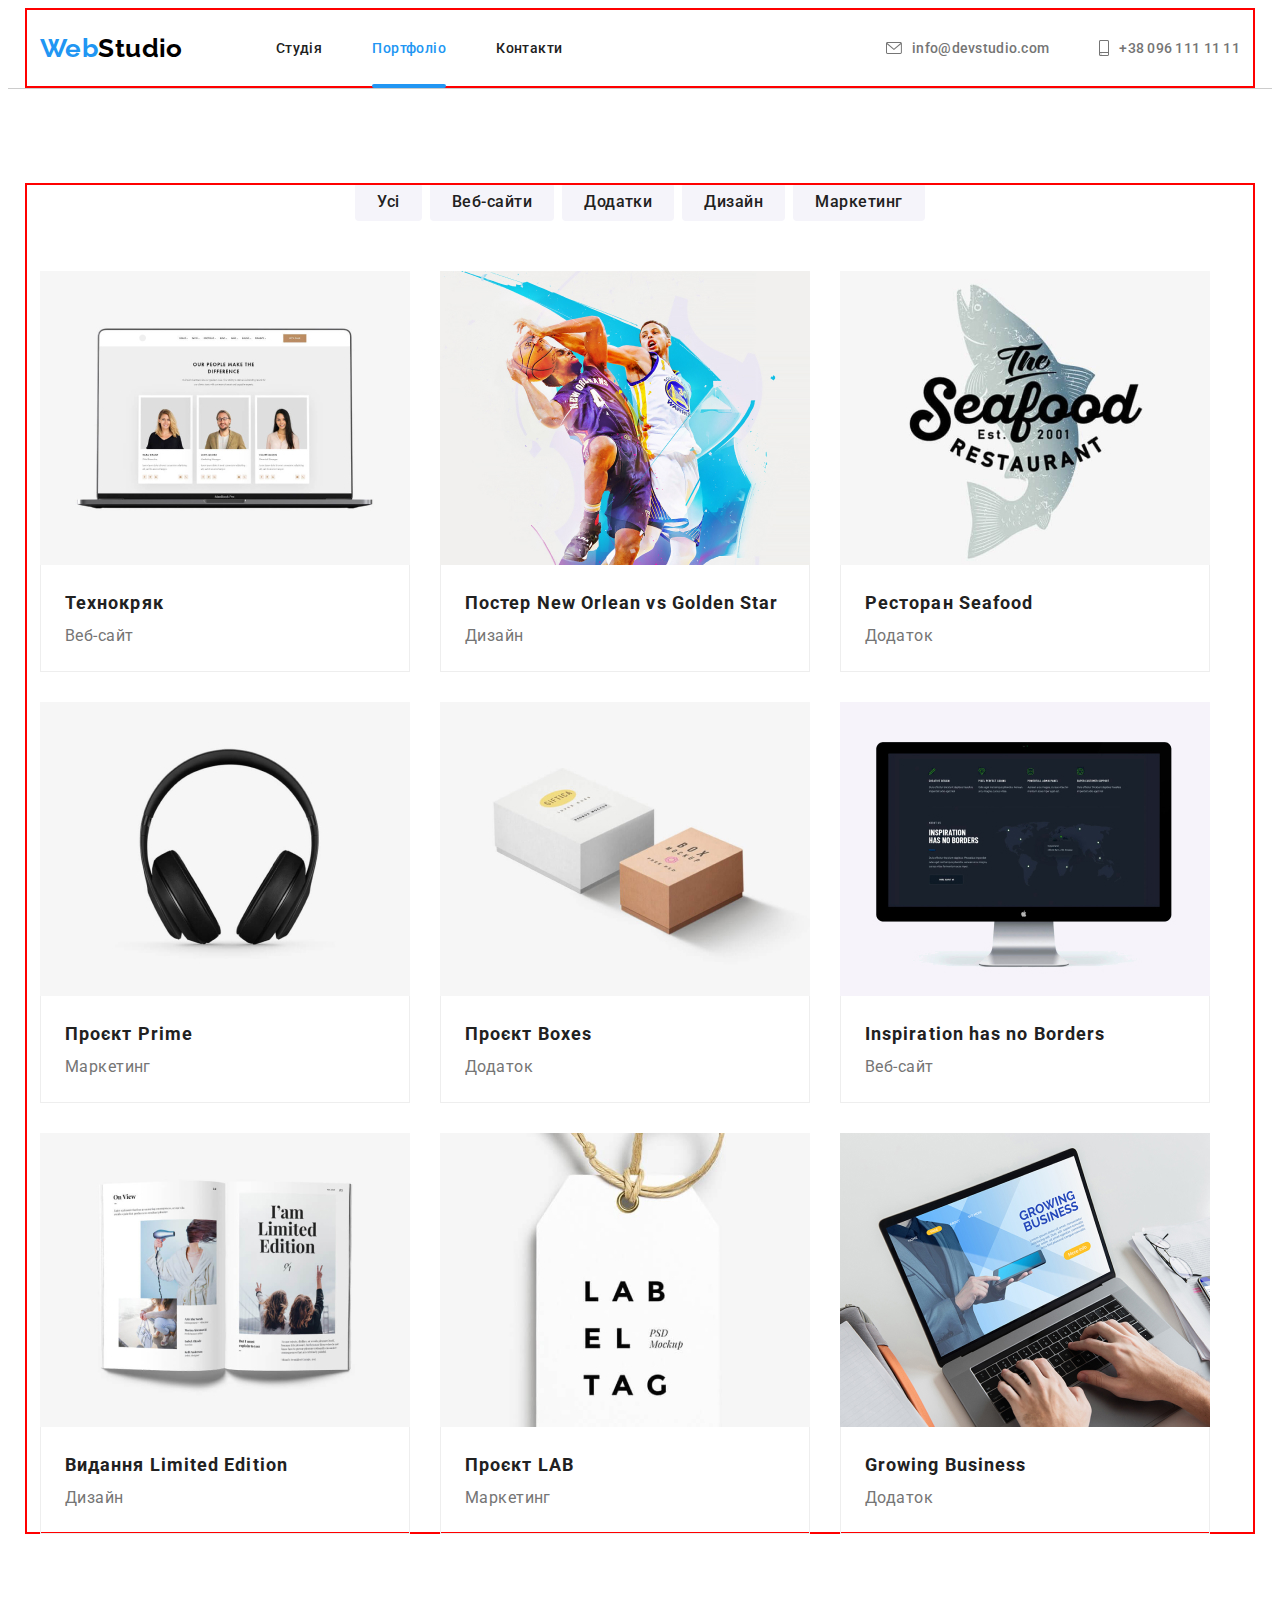
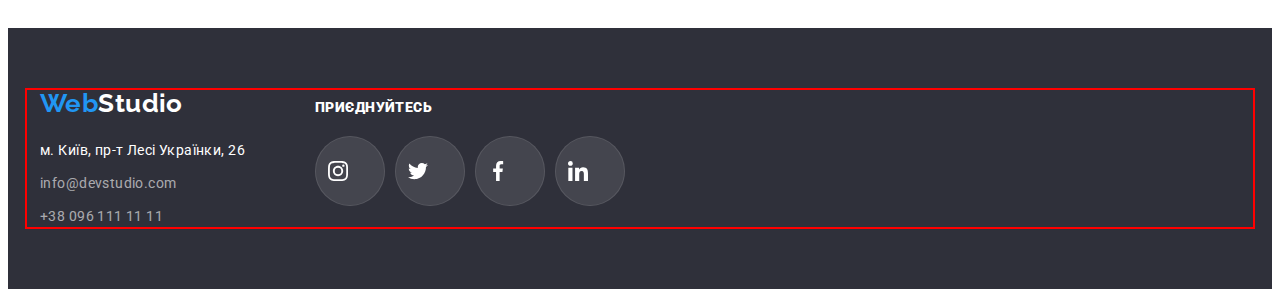
==== portfolio.html @ 84b86e28 "зміни" ====
<!DOCTYPE html>
<html lang="en">
<head>
    <meta charset="UTF-8">
    <meta http-equiv="X-UA-Compatible" content="IE=edge">
    <meta name="viewport" content="width=device-width, initial-scale=1.0">
    <title>Портфоліо</title>
    
    <link rel="preconnect" href="https://fonts.googleapis.com">
    <link rel="preconnect" href="https://fonts.gstatic.com" crossorigin>
    <link href="https://fonts.googleapis.com/css2?family=Raleway:wght@700&family=Roboto:wght@400;500;700;900&display=swap"
        rel="stylesheet">
    <link rel="stylesheet" href="https://cdnjs.cloudflare.com/ajax/libs/modern-normalize/1.1.0/modern-normalize.min.css"
        integrity="sha512-wpPYUAdjBVSE4KJnH1VR1HeZfpl1ub8YT/NKx4PuQ5NmX2tKuGu6U/JRp5y+Y8XG2tV+wKQpNHVUX03MfMFn9Q=="
        crossorigin="anonymous" referrerpolicy="no-referrer" />
        <link rel="stylesheet" href="./css/styles.css"/>

    </head>
<body>
    <!-- Шапка сайту-->
    <header class="header">
        <div class="header-container container">
        <nav class="header-nav">
        <a href="./index.html" class="header-link">Web<span class="first-part">Studio</span> </a>
        <ul class="link-page list">
            <li class="header-item"><a href="./index.html" class="link-page-studio">Студія</a></li>
            <li class="header-item"><a href="./portfolio.html" class="link-current">Портфоліо</a></li>
            <li class="header-item"><a href="Контакти" class="link-page-contact">Контакти</a></li>
        </ul>
        </nav>
        <ul class="link-contacts list">
            <li class="header-contact">
                <a href="mailto:info@devstudio.com" class="link-contacts-mail">
                  <svg class="link-icon" width="16" height="12">
                    <use href="img/icons.svg#envelope"></use>
                  </svg>
                    info@devstudio.com
                </a></li>
            <li class="header-contact"><a href="tel:+380961111111" class="link-contacts-tel">
                <svg class="link-icon" width="10" height="16">
                    <use href="img/icons.svg#smartphone"></use>
                </svg>
                +38 096 111 11 11</a></li>
        </ul>
    </div>
    </header>
    <!-- Головна частина-->
    <main>
        <section class="poster-section">
            <div class="posters-container container"> 
            <h1 class="visually-hidden">Портфоліо</h1>
            <ul class="btn list">
                <li>
                    <button class="btn-task" type="button">Усі</button></a></li>
                <li>
                    <button class="btn-task" type="button">Веб-сайти</button></li>
                <li>
                    <button class="btn-task" type="button">Додатки</button></li>
                <li>
                    <button class="btn-task" type="button">Дизайн</button></li>
                <li>
                    <button class="btn-task" type="button">Маркетинг</button></li>
            </ul>
            <ul class="poster list">
                <li class="poster-card">
                    <a class="poster-link link" href="">
                      <div class="poster-thumb">
                       <img src="./portfolio/techno.jpg"
                         alt="Веб-сайт" width="370">
                         <div class="overlay">
                           <p class="overlay-text">
                             Ресурс пропонує комплексні пропозиції з різним рівнем функціоналу та сервісів. Все це дозволить відвідувачу отримати
                             вичерпні відомості про компанію чи приватну особу.
                           </p>
                         </div>
                      </div>
                      <div class="poster-text">
                           <h2 class="heading">Технокряк</h2>
                           <p class="description">Веб-сайт</p>
                      </div>
                    </a>
                </li>
                <li class="poster-card">
                    <a class="poster-link link" href="">
                     <div class="poster-thumb">
                       <img src="./portfolio/poster.jpg" 
                        alt="Дизайн" width="370">
                        <div class="overlay">
                          <p class="overlay-text">
                            Ресурс пропонує комплексні пропозиції з різним рівнем функціоналу та сервісів. Все це дозволить відвідувачу
                            отримати
                            вичерпні відомості про компанію чи приватну особу.
                          </p>
                        </div>
                     </div>
                     <div class="poster-text">
                          <h2 class="heading">Постер New Orlean vs Golden Star</h2>
                          <p class="description">Дизайн</p>
                     </div>
                    </a>
                </li>
                <li class="poster-card">
                    <a class="poster-link link" href="">
                      <div class="poster-thumb">
                        <img src="./portfolio/restaurant.jpg" alt="Додаток" width="370">
                          <div class="overlay">
                            <p class="overlay-text">
                                Ресурс пропонує комплексні пропозиції з різним рівнем функціоналу та сервісів. Все це дозволить відвідувачу
                                отримати
                                вичерпні відомості про компанію чи приватну особу.
                            </p>
                          </div>
                      </div>
                        <div class="poster-text">
                          <h2 class="heading">Ресторан Seafood</h2>
                          <p class="description">Додаток</p>
                        </div>
                    </a>
                </li>
                <li class="poster-card">
                    <a class="poster-link link" href="">
                        <div class="poster-thumb">
                           <img src="./portfolio/projeckt.jpg" alt="Маркетинг" width="370">
                           <div class="overlay">
                               <p class="overlay-text">
                                Ресурс пропонує комплексні пропозиції з різним рівнем функціоналу та сервісів. Все це дозволить відвідувачу
                                отримати
                                вичерпні відомості про компанію чи приватну особу.
                            </p>
                           </div>
                        </div>
                        <div class="poster-text">
                          <h2 class="heading"> Проєкт Prime</h2>
                          <p class="description">Маркетинг</p>
                        </div>
                    </a>
                </li>
                <li class="poster-card">
                    <a class="poster-link link" href="">
                        <div class="poster-thumb">
                          <img src="./portfolio/boxes.jpg" alt="Додаток" width="370">
                          <div class="overlay">
                            <p class="overlay-text">
                            Ресурс пропонує комплексні пропозиції з різним рівнем функціоналу та сервісів. Все це дозволить відвідувачу
                            отримати
                            вичерпні відомості про компанію чи приватну особу.
                            </p>
                          </div>
                        </div>
                      <div class="poster-text">
                         <h2 class="heading">Проєкт Boxes</h2>
                         <p class="description">Додаток</p>
                        </div>
                    </a>
                </li>
                <li class="poster-card">
                    <a class="poster-link link" href="">
                        <div class="poster-thumb">
                      <img src="./portfolio/inspiration.jpg" alt="Веб-сайт" width="370">
                      <div class="overlay">
                        <p class="overlay-text">
                            Ресурс пропонує комплексні пропозиції з різним рівнем функціоналу та сервісів. Все це дозволить відвідувачу
                            отримати
                            вичерпні відомості про компанію чи приватну особу.
                        </p>
                       </div>
                       </div>
                       <div class="poster-text">
                           <h2 class="heading">Inspiration has no Borders</h2>
                           <p class="description">Веб-сайт</p>
                       </div>
                    </a>
                </li>
                <li class="poster-card">
                    <a class="poster-link link" href="">
                        <div class="poster-thumb">
                           <img src="./portfolio/edition.jpg" alt="Дизайн" width="370">
                           <div class="overlay">
                             <p class="overlay-text">
                                 Ресурс пропонує комплексні пропозиції з різним рівнем функціоналу та сервісів. Все це дозволить відвідувачу
                            отримати
                            вичерпні відомості про компанію чи приватну особу.
                             </p>
                            </div>
                       </div>
                      <div class="poster-text">
                          <h2 class="heading">Видання Limited Edition</h2>
                          <p class="description">Дизайн</p>
                        </div>
                    </a>
                </li>
                <li class="poster-card">
                    <a class="poster-link link" href="">
                        <div class="poster-thumb">
                         <img src="./portfolio/lab.jpg" alt="Маркетинг" width="370">
                          <div class="overlay">
                          <p class="overlay-text">
                            Ресурс пропонує комплексні пропозиції з різним рівнем функціоналу та сервісів. Все це дозволить відвідувачу
                            отримати
                            вичерпні відомості про компанію чи приватну особу.
                           </p>
                          </div>
                        </div>
                       <div class="poster-text">
                          <h2 class="heading">Проєкт LAB </h2>
                          <p class="description">Маркетинг</p>
                        </div>
                    </a>
                </li>
                <li class="poster-card">
                    <a class="poster-link link" href="">
                        <div class="poster-thumb">
                           <img src="./portfolio/growing.jpg" alt="Додаток" width="370">
                            <div class="overlay">
                             <p class="overlay-text">
                                 Ресурс пропонує комплексні пропозиції з різним рівнем функціоналу та сервісів. Все це дозволить відвідувачу
                            отримати
                            вичерпні відомості про компанію чи приватну особу.
                             </p>
                            </div>
                        </div>
                        <div class="poster-text">
                          <h2 class="heading"> Growing Business</h2>
                          <p class="description">Додаток</p>
                        </div>
                    </a>
                </li>
            </ul>
        </div>
        </section>
    </main>
    <!--Футер-->
    <footer class="footer">
        <div class="footer-container container"> 
            <div class="footer-block">
               <a href="./index.html" class="header-link">Web<span class="last-part">Studio</span></a>
                <address>
                <ul class="address list">
                   <li class="address-block"><a href="https://goo.gl/maps/gni6NimQubPsacGs8" target="_blank" rel="noreferrer noopener" class="address-type"> м. Київ, пр-т Лесі Українки, 26</a></li>
                   <li class="address-block"><a href="mailto:info@devstudio.com" class="address-mail">info@devstudio.com</a></li>
                   <li class="address-block"><a href="tel:+380961111111" class="address-tel">+38 096 111 11 11</a></li>
                 </ul>
                </address>
            </div>
            <div class="social-footer">
               <p class="title-footer"><b>Приєднуйтесь</b></p>
               <ul class="footer-list list">
                  <li>
                    <a class="footer-link" href="">
                        <svg class="footer-icon" width="20" height="20">
                            <use href="img/icons.svg#instagram-2"></use>
                        </svg>
                    </a>
                  </li>
                  <li>
                    <a class="footer-link" href="">
                        <svg class="footer-icon" width="20" height="20">
                            <use href="img/icons.svg#twitter-2"></use>
                        </svg>
                    </a>
                  </li>
                  <li>
                    <a class="footer-link" href="">
                        <svg class="footer-icon" width="20" height="20">
                            <use href="img/icons.svg#facebook-2"></use>
                        </svg>
                    </a>
                  </li>
                  <li>
                    <a class="footer-link" href="">
                        <svg class="footer-icon" width="20" height="20">
                            <use href="img/icons.svg#linkedin-2"></use>
                        </svg>
                    </a>
                  </li>
                </ul>
            </div>
        </div>
    </footer>
<script src="./modal.js"></script>
</body>
</html>
---- css/styles.css ----
:root {
  --primary-text-color:#212121;
  --title-text-color:#757575;
  --accent-color:#2196F3;
  --primary-white-color: #FFFFFF;
  --secundary-color: #2F303A;
  --thertiary-color: #EEEEEE;
  --fourth-color: #000000;
  --fifth-color:#F5F4FA;
  --sixth-color: #ECECEC;
  --seventh-color:#188CE8;
}

h1,
h2,
h3,
h4,
h5,
h6,
p {
  margin: 0;
}
::before,
::after{
  box-sizing: border-box;
}
.visually-hidden {
  position: absolute;
  width: 1px;
  height: 1px;
  margin: -1px;
  border: 0;
  padding: 0;
  white-space: nowrap;
  clip-path: inset(100%);
  clip: rect(0 0 0 0);
  overflow: hidden;
}


img {
  display: block;
  max-width: 100%;
  height: auto;
}

 address{
  padding-right: 0;
}

 button {
  display: block;
  cursor: pointer;
  border: none;
  border-radius: 4px;
}

.section {
  padding-top: 94px;
  padding-bottom: 94px;
}

.container {
  width: 1200px;
  margin: 0 auto;
  padding: 0 15px;
  outline: 2px solid red;
  outline-offset: -2px;
  }


.list {
  list-style: none;
  padding-left: 0;
  margin: 0;
}

.link {
  text-decoration: none; 
}

body {
  background-color: var(--primary-white-color);
  color:var(--primary-text-color);
  font-family: Roboto, sans-serif;
  letter-spacing: 0.03em;
  font-size: 14px;
}


/* Шапка сайту*/
.header{
  border-bottom: 1px solid rgba(0, 0, 0, 0.2);
}

.header-container{
  display: flex;
  align-items: center;
}

.header-nav {
  display: flex;
  align-items: center;
  margin-right: auto;
}
  
  .header-link {
    color: var(--accent-color);
    font-family: Raleway;
    font-weight: 700;
    font-size:  26px;
    line-height: 1.19;
    text-decoration: none;
}
.link-contacts {
  display: flex;
}

.first-part {
  color: var(--fourth-color);
}
.last-part {
  color: var(--primary-white-color);
}

.header-item:not(:last-child){
  margin-right: 50px;
 }

 .link-page {
  font-weight: 500;
  line-height: 1.17;
  text-decoration:none;
  display: flex;
  align-items: center;
  margin-left: 93px;
  }

.link-page-contact,
.link-page-portfolio,
.link-page-studio{
  color: var(--primary-text-color);
  }


.link-page-contact,
.link-page-portfolio,
.link-page-studio {
text-decoration: none;
display: block;
padding: 32px 0;

transition: color 250ms cubic-bezier(0.4, 0, 0.2, 1);
}

.link-page-studio:hover,
.link-page-portfolio:hover,
.link-page-contact:hover 
{color: var(--accent-color)
 }

.link-page-studio:focus,
.link-page-portfolio:focus,
.link-page-contacts:focus
{color: var(--accent-color);
}


.link-current {
  color: var(--accent-color);
  position: relative;
   display: block;
  padding: 32px 0px;
  text-decoration: none;
   }

.link-current::after {
  content: '';
  position: absolute;
  left: 0;
  bottom: 0;
  width: 100%;
  height: 4px;
  background-color: var(--accent-color);
  border-radius: 2px;

  display: block;
  
  }
  
.link-current:hover::after {
  opacity: 1;
  transform: scaleX(1);
}



.header-contact:not(:last-child) {
  margin-right: 50px;
}

.link-contacts-mail,
.link-contacts-tel{
  font-weight: 500;
  line-height: 1.17;
  letter-spacing: 0.02em;
  
  color:var(--title-text-color);
  text-decoration: none;
  display: flex;
  align-items: center;
  transition: color 250ms cubic-bezier(0.4, 0, 0.2, 1);
}



.link-contacts-mail:hover,
.link-contacts-tel:hover{
  color: var(--accent-color);
}

.link-contacts-mail:focus,
.link-contacts-tel:focus{
  color: var(--accent-color);
}
.link-icon{
 fill:currentColor;
  margin-right: 10px;
}
.link-icon:hover,
.link-icon:focus{
  color: var(--accent-color)
}


/* HERO*/
.banner{
  max-width: 1600px;
    height: 600px;
    margin-left: auto;
    margin-right: auto;
    background-size: cover;
    background-image: linear-gradient(rgba(47,48,58,0.4),rgba(47,48,58,0.4)), url('../img/employment.jpg');
     background-color: var(--secundary-color);
    padding: 200px 0;
    background-repeat: no-repeat;
  }



.banner-title{
  color:var(--primary-white-color);
  font-weight: 900;
  font-size: 44px;
  line-height: 1.36;
  letter-spacing:  0.06em;
  text-transform: uppercase;
  text-align: center;
  margin-right: auto;
  margin-left: auto;
  max-width: 696px;
  margin-bottom: 30px;
}

.button {
position: relative;

  background-color:var(--accent-color);
  color:var(--primary-white-color);
  font-weight: 700;
  font-size: 16px;
  line-height: 1.87;
  letter-spacing: 0.06em;
  font-family: inherit;
  margin: 0 auto;   
  padding: 10px 32px;

  transition: color 250ms cubic-bezier(0.4, 0, 0.2, 1),background-color 250ms cubic-bezier(0.4, 0, 0.2, 1);
 }

 .button:hover{
  background-color: var(--seventh-color);
}

.button:active{
  background-color:var(--seventh-color);
 color: rgba(0, 0, 0, 0.15)
}




/* Наші переваги*/

.benefits-section{

  padding: 94px 0;
}
.benefits{
  display: flex;
 align-items: center;
 justify-content: center;
   width: 270px;
  height: 120px;
  background-color:var(--fifth-color);
  
  margin-bottom: 30px;
}




.benefits-type{
  display: flex;
  gap: 30px;
}


.benefits-details,
.benefits-punctuality,
.benefits-planning,
.benefits-technologies 
{color: var(--primary-text-color);
font-weight: 700;
line-height: 1.14;
list-style: none;
font-size: 14px;
margin-top: 0;
margin-bottom: 10px;
}

.benefits-text {
color:var(--title-text-color);
line-height: 1.71;
}


/*Чим ми займаємось*/
.work{ 
  padding-top: 0;
}
.work-type { 
  display: flex;
  gap: 30px;
  }
.work-list{
  position: relative;
   
}  



.work-text{
  position: absolute;
  display: flex;
  align-items: center;
  justify-content: center;
  width: 370px;
  height: 70px;
  bottom: 0;

  font-weight: 700; 
 line-height: 1.14;
 text-transform: uppercase;
 color: var(--primary-white-color);
 background-color: rgba(47, 48, 58, 0.8);;
}

/*Наша команда*/
.work-title,
.team-title, 
.clients-title {
  font-weight: 700;
  font-size: 36px;
  line-height: 1.16;
  padding-right: 15px;
text-align: center;
margin-bottom: 50px;
}

.team-type {
  background-color: var(--fifth-color);
  padding: 94px 0;
}
.team-card{
  display: flex;
  gap: 30px;
}
.card{
  background-color:var(--primary-white-color) ;
  width: 270px;
  outline: 1px solid rgba(0, 0, 0, 0.2);
  box-shadow: 0px 2px 1px rgba(0, 0, 0, 0.2), 0px 1px 1px rgba(0, 0, 0, 0.14),0px 1px 3px rgba(0, 0, 0, 0.12);
  border-radius: 4px;

  }
 
 

.card-name{
  padding: 30px 0;
}
.team-name {
  font-weight: 500;
font-size: 16px;
line-height: 1.18;
display: block;
text-align: center;
margin-bottom: 10px;
}



.team-job {
  color: var(--title-text-color);
font-size: 16px;
line-height: 1.18;
display: block;
text-align: center;
margin-bottom: 16px;
}

.clients-section {
  padding: 94px 0;

  }
.clients-icon{
  fill:currentColor;
}

.client-list{
  display: flex;
  align-items: center;
  gap: 30px;
}


.clients{
  display: flex;
  justify-content: center;
  align-items: center;
  width: 170px;
  height: 92px;
  border: 1px solid currentColor;
  color: #AFB1B8;
  border-radius: 4px;

  transition: color 250ms cubic-bezier(0.4, 0, 0.2, 1);
}
 
.clients:hover,
.clients:focus{
  color: var(--accent-color);
}


.social-link{
  display: flex;
  justify-content: center;
  gap: 10px;
  
}

.social-icon{
  fill:currentColor;
  
}
  


.social-list:hover,
.social-list:focus{
background-color: var(--accent-color);
color:var(--primary-white-color)

}

.footer{
background-color: var(--secundary-color);
padding:60px 0;
}

.footer-container{
  display: flex;
  align-items: baseline;
 
}
 .social-footer{
  margin-left: 70px;
  margin-right: 93px;
 }
.title-footer{
  font-weight: 700;
  line-height: 1.14;
  color: var(--primary-white-color);
  margin-bottom: 20px;
  text-transform: uppercase;
 }


.social-list{
  display: flex;
  align-items: center;
  justify-content: center;
  width: 44px;
 height: 44px;
 border-radius: 50%;
 color:#AFB1B8;


 transition: color 250ms cubic-bezier(0.4, 0, 0.2, 1), background-color 250ms cubic-bezier(0.4, 0, 0.2, 1);

}




/* Footer*/
address{
  font-style: normal;
  margin-top: 20px;

}

.address-type{
 color: var(--primary-white-color);
 text-decoration: none;
line-height: 1.71;

  transition: color 250ms cubic-bezier(0.4, 0, 0.2, 1);

}
.address-type:hover,
.address-mail:hover,
.address-tel:hover{
color: var(--accent-color);
}

.address-block:not(:last-child){
  margin-bottom: 9px;
}
.footer-list{
  display: flex;
 
    gap: 10px;
}
.footer-link{
  padding: 12px;
  background-color: rgba(255, 255, 255, 0.1);
  border: 1px solid rgba(255, 255, 255, 0.1);
  display: flex;
  align-items: center;
  justify-content:start;
  width: 44px;
  height: 44px;
  border-radius: 50%;
  gap: 10px;
  
  
  transition: color 250ms cubic-bezier(0.4, 0, 0.2, 1), background-color 250ms cubic-bezier(0.4, 0, 0.2, 1);
}

.footer-icon{
 fill:var(--primary-white-color);
}
.footer-link:hover,
.footer-link:focus{
  background-color: var(--accent-color);
}
.address-mail,
.address-tel {
  color:rgba(255, 255, 255, 0.6);
text-decoration: none;
margin-top: 9px;
line-height: 1.71;


transition: color 250ms cubic-bezier(0.4, 0, 0.2, 1);
}

label{
  display: flex;
justify-content: center;
align-items: center;
}




.btn{
  display: flex;
  justify-content: center;
  margin-bottom: 50px;
  margin-top: 0;
  gap: 8px;
}
.poster-button {
  display: flex;
  align-items: center;
}

.btn-task
{
    background-color:var(--fifth-color);
    color: var(--primary-text-color);
    letter-spacing: 0.03em;
    font-family: inherit;
    font-weight: 500;
    font-size: 16px;
    line-height: 1.62;
    padding: 6px 22px;
    transition: color 250ms cubic-bezier(0.4, 0, 0.2, 1),background-color 250ms cubic-bezier(0.4, 0, 0.2, 1), box-shadow 250ms cubic-bezier(0.4, 0, 0.2, 1)  ;
}

.btn-task:not(:last-child) {
  margin-right: 8px;
}


.btn-task:hover,
.btn-task:focus
{
  background-color: var(--accent-color);
  color: var(--primary-white-color);
  box-shadow: 0px 2px 2px rgba(0, 0, 0, 0.12), 0px 1px 2px rgba(0, 0, 0, 0.08), 0px 3px 1px rgba(0, 0, 0, 0.1);
}
.poster-section{
  padding: 94px 0;
}
.poster {
  display: flex;
  flex-wrap: wrap;
  gap: 30px;
 }

 .poster-text{
  padding: 20px 24px;
  border-right: 1px solid rgba(238, 238, 238, 1);
  border-left: 1px solid rgba(238, 238, 238, 1);
  border-bottom: 1px solid rgba(238, 238, 238, 1);
}
.poster-link{
  display: block;
  transition: box-shadow 250ms cubic-bezier(0.4, 0, 0.2, 1)
}

 .poster-link:hover,
 .poster-link:focus{
  box-shadow:1px 4px 6px rgba(0, 0, 0, 0.16), 0px 4px 4px rgba(0, 0, 0, 0.06), 0px 1px 1px rgba(0, 0, 0, 0.12);

 }
 
.poster-thumb{
  position: relative;
  overflow: hidden;
}


.overlay {
  position: absolute;
  top: 0;
  left: 0;

  transform: translateY(101%);
  display: flex;
  align-items: center;
  width:100%;
  height:100%;
  
  backdrop-filter: blur(2px);

 transition: transform 250ms cubic-bezier(0.4, 0, 0.2, 1);
}
.poster-card{
  position: relative;
}
 
.poster-link:hover .overlay,
.poster-link:focus .overlay{
    transform: translateY(0);
}
.overlay-text{
  font-size: 18px;
  line-height: 1.55;
  color:var(--primary-white-color);
  background-color: rgba(33, 150, 243, 0.9);
  padding: 63px 24px;
}

.heading {
color:var(--primary-text-color);
font-weight: 700;
font-size: 18px;
line-height: 2.00;
letter-spacing: 0.06em;

 }


.description {
  color: var(--title-text-color);
font-size: 16px;
line-height: 1.87;
}

.backdrop {
  position: fixed;
  top: 0;
  left: 0;
  z-index: 1000;

  width: 100%;
  height: 100%;

  background-color: rgba(0, 0, 0, 0.2);
  backdrop-filter: blur(2px);

  transition: transform 250ms cubic-bezier(0.4, 0, 0.2, 1), visibility 250ms cubic-bezier(0.4, 0, 0.2, 1);
}
.backdrop.is-hidden {
  opacity: 0;
  visibility: hidden;
  pointer-events: none;
}
.modal{
   position: absolute;
    top: 50%;
    left: 50%;

    transform: translateX(-50%) translateY(-50%);
   width: 528px;
   min-height: 581px;

  background-color: #fff;
  border-radius: 10px;

  transition: transform 250ms cubic-bezier(0.4, 0, 0.2, 1);
}
  
.backdrop.is-hidden .modal {
    opacity: 0;
    visibility: hidden;
    pointer-events: none;
  transform: translateX(-50%) translateY(-65%);
}

.close-btn {
  position: absolute;
  top: 10px;
  right: 10px;

  display: flex;
  align-items: center;
  justify-content: center;

  width: 28px;
  height: 28px;
  padding: 0;

  background-color: transparent;
  border-radius: 50%;
  border: 1px solid var(--title-text-color);

  cursor: pointer;
 }
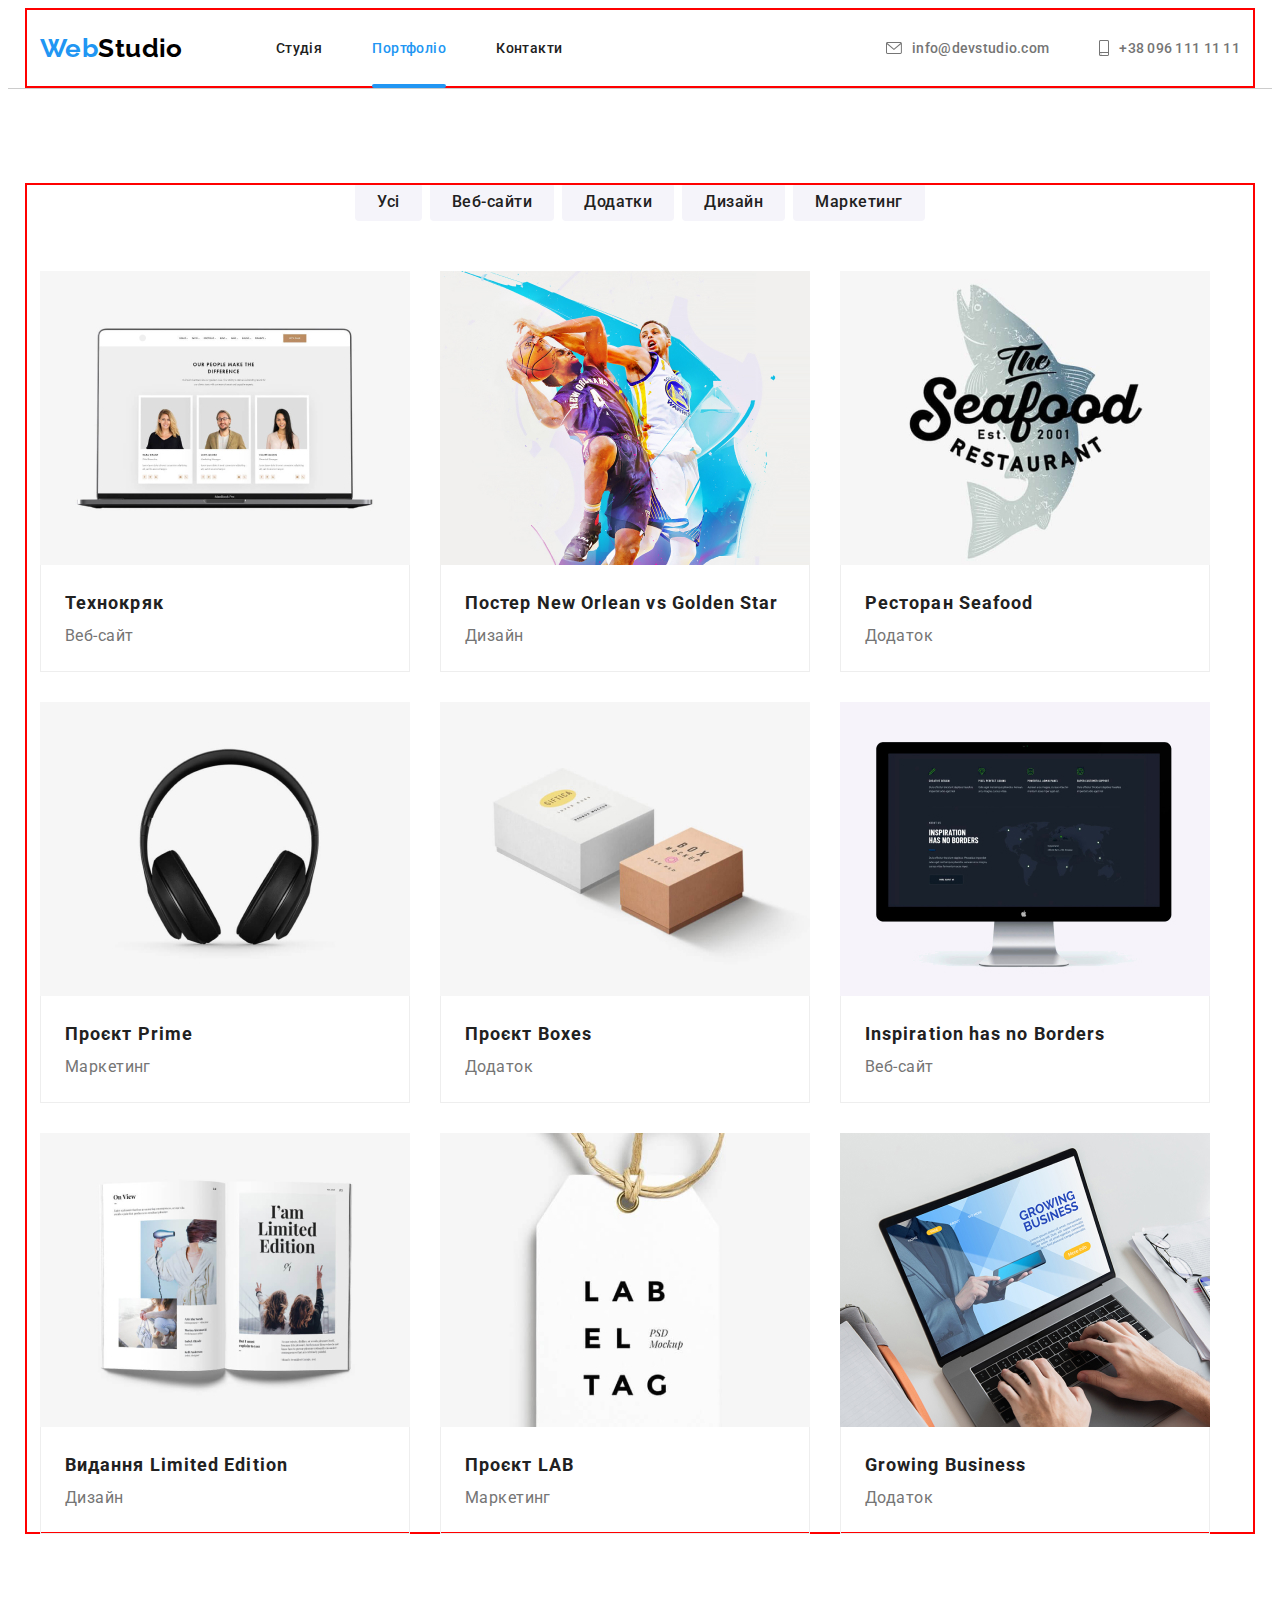
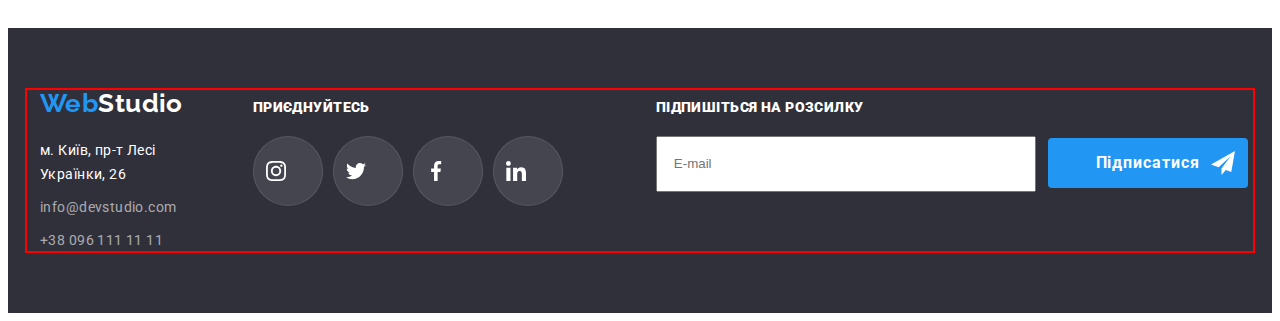
==== commit 31787b11: "123" ====
--- a/portfolio.html
+++ b/portfolio.html
@@ -275,6 +275,17 @@
                   </li>
                 </ul>
             </div>
+          <div class="form-container">
+            <p class="title-footer"><b>Підпишіться на розсилку</b></p>
+            <form class="signup-form" name="signup_form" autocomplete="on" novalidate>
+              <label>
+                <input class="subscription" type="email" name="email" placeholder="E-mail" />
+              </label>
+              <button class="form-btn" type="submit">Підписатися<svg class="form-btn-icon" width="24" height="24">
+                  <use href="img/icons.svg#icon-telegram-icon"></use>
+                </svg></button>
+            </form>
+          </div>
         </div>
     </footer>
 <script src="./modal.js"></script>
--- a/css/styles.css
+++ b/css/styles.css
@@ -261,6 +261,22 @@
   max-width: 696px;
   margin-bottom: 30px;
 }
+.form-btn-task{
+margin:auto;
+background-color:var(--accent-color);
+color: var(--primary-white-color);
+padding: 10px 52px;
+font-weight: 700;
+font-size: 16px;
+line-height: 1.87; 
+letter-spacing: 0.06em;
+transition: background-color 250ms cubic-bezier(0.4, 0, 0.2, 1), box-shadow 250ms cubic-bezier(0.4, 0, 0.2, 1) ;
+}
+.form-btn-task:hover,
+.form-btn-task:focus{
+  background-color: var(--seventh-color);
+  box-shadow: 0px 1px 1px 0px rgba(0, 0, 0, 0.14), 0px 2px 1px 0px rgba(0, 0, 0, 0.2), 0px 1px 3px 0px rgba(0, 0, 0, 0.12)
+}
 
 .button {
 position: relative;
@@ -487,7 +503,6 @@
 }
  .social-footer{
   margin-left: 70px;
-  margin-right: 93px;
  }
 .title-footer{
   font-weight: 700;
@@ -578,13 +593,100 @@
 transition: color 250ms cubic-bezier(0.4, 0, 0.2, 1);
 }
 
-label{
-  display: flex;
-justify-content: center;
-align-items: center;
-}
-
-
+
+.form-container{
+  margin-left: 93px;;
+ 
+ 
+}
+
+.form-title{
+  font-weight: 700;
+  font-size: 20px;
+  line-height: 1.15;
+  letter-spacing: 0.03em;
+  margin-bottom:12px; 
+text-align: center;
+}
+.signup-form{
+  display: flex;
+  align-items:baseline;
+  gap:12px;
+  position: relative;
+  }
+
+.form-content{
+  font-size: 12px;
+   line-height: 1.16; 
+   letter-spacing: 0.01em;
+   margin-bottom: 4px;
+  resize: none;
+}
+.form-text{
+  width: 100%;
+  height: 96px;
+  padding:12px 16px;
+  border: transparent;
+  outline: 1px solid var(--fifth-color);
+  transition: ouline 250ms cubic-bezier(0.4, 0, 0.2, 1);
+}
+.form-text:hover,
+.form-text:focus-within{
+outline: 1px solid var(--accent-color)
+}
+
+
+.form-text::placeholder{
+color: rgba(117, 117, 117, 0.5);
+resize: none;
+}
+
+.form-btn-icon{
+  position: absolute;
+  top: 25%;
+  right: 13px;
+}
+
+.subscription {
+  width: 358px;
+  height: 50px;
+  padding-left: 16px;
+}
+.contract{
+  display: flex;
+  justify-content: center;
+  gap:10px;
+  align-items: center;
+  width: 448px;
+  flex-direction: row;
+  margin: 20px 11px 30px;
+
+}
+.form-btn{
+  position: relative;
+  width: 200px;
+  height: 50px;
+  text-align: start;
+  padding: 10px 28px;
+  background-color: var(--accent-color);
+  color: var(--primary-white-color);
+  display:flex;
+  justify-content: center;
+  margin: 0 auto;
+  align-items: center;
+  font-weight: 700;
+  font-size: 16px;
+  line-height: 1.87;
+  letter-spacing: 0.06em;
+  font-family: inherit; 
+  
+  transition: background-color 250ms cubic-bezier(0.4, 0, 0.2, 1), color 250ms cubic-bezier(0.4, 0, 0.2, 1);
+}
+.form-btn:hover,
+.form-btn:focus{
+  background-color: var(--seventh-color);
+  box-shadow: 0px 4px 4px 0px rgba(0, 0, 0, 0.15), 0 2px 1px 0px rgba(0, 0, 0, 0.2); 
+}
 
 
 .btn{
@@ -624,6 +726,8 @@
   color: var(--primary-white-color);
   box-shadow: 0px 2px 2px rgba(0, 0, 0, 0.12), 0px 1px 2px rgba(0, 0, 0, 0.08), 0px 3px 1px rgba(0, 0, 0, 0.1);
 }
+
+
 .poster-section{
   padding: 94px 0;
 }
@@ -735,15 +839,81 @@
   border-radius: 10px;
 
   transition: transform 250ms cubic-bezier(0.4, 0, 0.2, 1);
-}
-  
+  padding: 40px;
+}
+
+.form-label{
+  border: transparent;
+  outline: 1px solid var(--fifth-color);
+  position: relative;
+width: 100%;
+height: 40px;
+appearance: none;
+padding-left: 42px;
+transition: outline 250ms cubic-bezier(0.4, 0, 0.2, 1), fill 250ms cubic-bezier(0.4, 0, 0.2, 1);
+ }
+
+.form-label:hover,
+.form-label:focus-within{
+  outline:1px solid var(--accent-color) ;
+}
+
+
+.span-text {
+  user-select: none;
+  display: block;
+  margin-right: 5px;
+  line-height: 1.71;
+   letter-spacing: 0.03em;
+  color: rgba(117, 117, 117, 1);
+}
+
+.form-label::placeholder{
+color: rgba(117, 117, 117, 0.5);
+}
+.form-field {
+  width: 100%;
+  position: relative;
+  display: block;
+}
+.form-field:not(:not(3)){
+  margin-bottom: 10px;
+}
+
+.form-icon{
+  position: absolute;
+  top:50%;
+  left:11px;
+  fill:currentColor;
+  transition: fill 250ms cubic-bezier(0.4, 0, 0.2, 1);
+ }
+.form-icon:hover,
+.form-icon:focus {
+fill:var(--accent-color);
+outline: transparent;
+}
+
+
+
+label{
+ display: flex;
+ flex-direction: column;
+ margin-bottom: 10px;
+ }
+
+
 .backdrop.is-hidden .modal {
     opacity: 0;
     visibility: hidden;
     pointer-events: none;
   transform: translateX(-50%) translateY(-65%);
 }
-
+.modal-form{
+/*width: 448px;*/
+margin-left: auto;
+margin-right: auto;
+
+}
 .close-btn {
   position: absolute;
   top: 10px;
@@ -753,8 +923,8 @@
   align-items: center;
   justify-content: center;
 
-  width: 28px;
-  height: 28px;
+  width: 30px;
+  height: 30px;
   padding: 0;
 
   background-color: transparent;
@@ -762,4 +932,50 @@
   border: 1px solid var(--title-text-color);
 
   cursor: pointer;
- }+ }
+
+.form-check{
+  appearance: none;
+  width: 18px;
+  height: 18px;
+  border: 2px solid var(--primary-text-color);
+
+  cursor: pointer;
+ background-image: url("data:image/svg+xml,%3Csvg width='16' height='15' viewBox='0 0 16 15' fill='none' xmlns='http://www.w3.org/2000/svg'%3E%3Crect width='16' height='15' rx='2' fill='%232196F3'/%3E%3Cpath d='M3.95703 7.75166L3.88825 7.68604L3.81923 7.75141L2.93123 8.59258L2.85486 8.66492L2.93097 8.73753L6.42671 12.0724L6.49574 12.1382L6.56476 12.0724L14.069 4.91352L14.1449 4.84116L14.069 4.76881L13.1873 3.92764L13.1183 3.86183L13.0493 3.92761L6.49577 10.1735L3.95703 7.75166Z' fill='white' stroke='white' stroke-width='0.2'/%3E%3C/svg%3E%0A");
+  background-repeat: no-repeat;
+  background-position: start;
+  background-size: 0;
+  transition: transform 250ms cubic-bezier(0.4, o, 0.2, 1);
+}
+
+.form-check:checked{
+  background-color: var(--accent-color);
+  border-color: transparent;
+  background-size: contain;
+}
+.form-check-link{
+  color:rgba(33, 150, 243, 1);
+  text-decoration: none;
+}
+
+.form-field:hover .form-text,
+.form-field:focus-within .form-text,
+.form-field:hover .form-label,
+.form-field:focus-within .form-label{
+border: 1px solid var(--accent-color);
+}
+
+
+.form-field:hover  .form-icon,
+.form-field:focus-within .form-icon {
+  fill:currentColor;
+  color: var(--accent-color);
+}
+.close-btn-icon{
+  fill:black;
+  transition: fill 250ms cubic-bezier(0.4, o, 0.2, 1);
+}
+.close-btn-icon:hover,
+.close-btn-icon:focus {
+color: var(--seventh-color);
+}